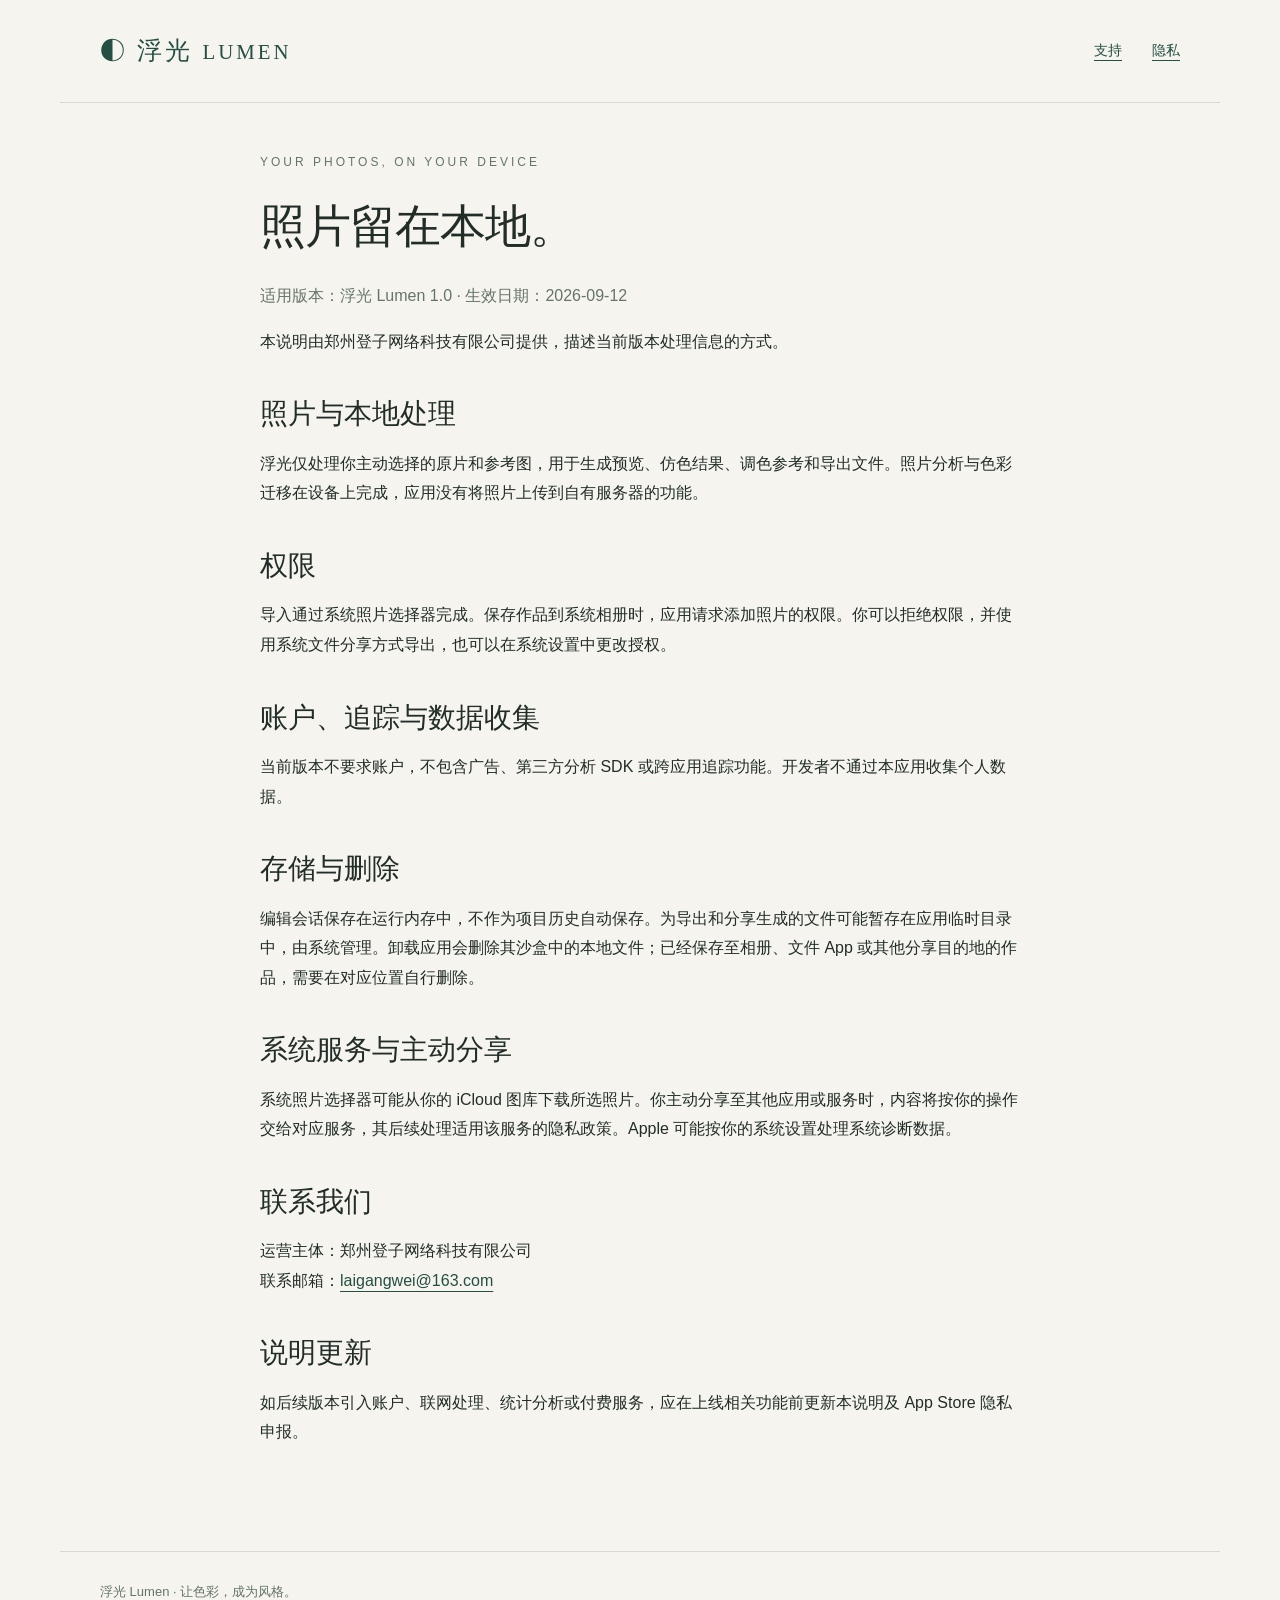
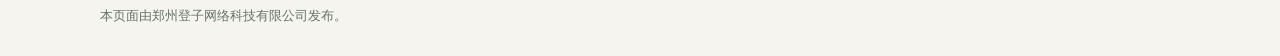
==== privacy.html @ 794c0627 "Add Lumen support and privacy pages" ====
<!doctype html><html lang="zh-Hans"><head><meta charset="utf-8"><meta name="viewport" content="width=device-width, initial-scale=1"><meta name="description" content="浮光 Lumen，简约的参考照片仿色工具。照片在本地处理，支持 iPhone 与 iPad。"><title>隐私说明 · 浮光 Lumen</title><link rel="stylesheet" href="style.css"></head><body><nav><a class="logo" href="index.html">◐ 浮光 <small>LUMEN</small></a><a href="support.html">支持</a><a href="privacy.html">隐私</a></nav><main><article><div class="eyebrow">Your photos, on your device</div><h1>照片留在本地。</h1><p class="muted">适用版本：浮光 Lumen 1.0 · 生效日期：2026-09-12</p><p>本说明由郑州登子网络科技有限公司提供，描述当前版本处理信息的方式。</p><h2>照片与本地处理</h2><p>浮光仅处理你主动选择的原片和参考图，用于生成预览、仿色结果、调色参考和导出文件。照片分析与色彩迁移在设备上完成，应用没有将照片上传到自有服务器的功能。</p><h2>权限</h2><p>导入通过系统照片选择器完成。保存作品到系统相册时，应用请求添加照片的权限。你可以拒绝权限，并使用系统文件分享方式导出，也可以在系统设置中更改授权。</p><h2>账户、追踪与数据收集</h2><p>当前版本不要求账户，不包含广告、第三方分析 SDK 或跨应用追踪功能。开发者不通过本应用收集个人数据。</p><h2>存储与删除</h2><p>编辑会话保存在运行内存中，不作为项目历史自动保存。为导出和分享生成的文件可能暂存在应用临时目录中，由系统管理。卸载应用会删除其沙盒中的本地文件；已经保存至相册、文件 App 或其他分享目的地的作品，需要在对应位置自行删除。</p><h2>系统服务与主动分享</h2><p>系统照片选择器可能从你的 iCloud 图库下载所选照片。你主动分享至其他应用或服务时，内容将按你的操作交给对应服务，其后续处理适用该服务的隐私政策。Apple 可能按你的系统设置处理系统诊断数据。</p><h2>联系我们</h2><p>运营主体：郑州登子网络科技有限公司<br>联系邮箱：<a href="mailto:laigangwei@163.com">laigangwei@163.com</a></p><h2>说明更新</h2><p>如后续版本引入账户、联网处理、统计分析或付费服务，应在上线相关功能前更新本说明及 App Store 隐私申报。</p></article></main><footer>浮光 Lumen · 让色彩，成为风格。<br>本页面由郑州登子网络科技有限公司发布。</footer></body></html>
---- style.css ----
:root{--bg:#f5f4ef;--ink:#222d27;--green:#254f43;--muted:#657568;--line:#d6dbd2}*{box-sizing:border-box}body{margin:0;background:var(--bg);color:var(--ink);font:16px/1.85 -apple-system,BlinkMacSystemFont,'PingFang SC',sans-serif}a{color:var(--green);text-underline-offset:5px}nav,main,footer{max-width:1160px;margin:auto;padding:28px 40px}nav{display:flex;align-items:center;gap:30px;border-bottom:1px solid var(--line)}nav .logo{font-family:serif;font-size:25px;letter-spacing:3px;text-decoration:none;margin-right:auto}nav a{font-size:14px}h1,h2{font-family:'Songti SC',serif;font-weight:400;line-height:1.3}h1{font-size:clamp(38px,5.5vw,70px);letter-spacing:-1px;margin:24px 0}h2{font-size:28px;margin:40px 0 14px}.eyebrow{text-transform:uppercase;letter-spacing:3px;font-size:12px;color:var(--muted)}.muted{color:var(--muted)}.hero{padding-top:60px;padding-bottom:55px}.hero p{max-width:680px}.hero img{width:100%;margin-top:38px;border-radius:18px}.grid{display:grid;grid-template-columns:repeat(3,1fr);gap:40px;padding:10px 0 65px}.grid p{font-size:15px;color:var(--muted)}article{max-width:760px;margin:auto;padding:20px 0 60px}article h1{font-size:46px}details{padding:24px 0;border-bottom:1px solid var(--line)}summary{cursor:pointer;font-size:19px}footer{border-top:1px solid var(--line);font-size:13px;color:var(--muted)}.draft{padding:13px 20px;border:1px solid var(--line);border-radius:8px;font-size:13px;color:var(--muted)}@media(max-width:650px){nav,main,footer{padding:24px}nav{gap:18px}.grid{grid-template-columns:1fr;gap:0}.hero{padding-top:32px}.hero img{min-height:260px;object-fit:cover}article h1{font-size:36px}}
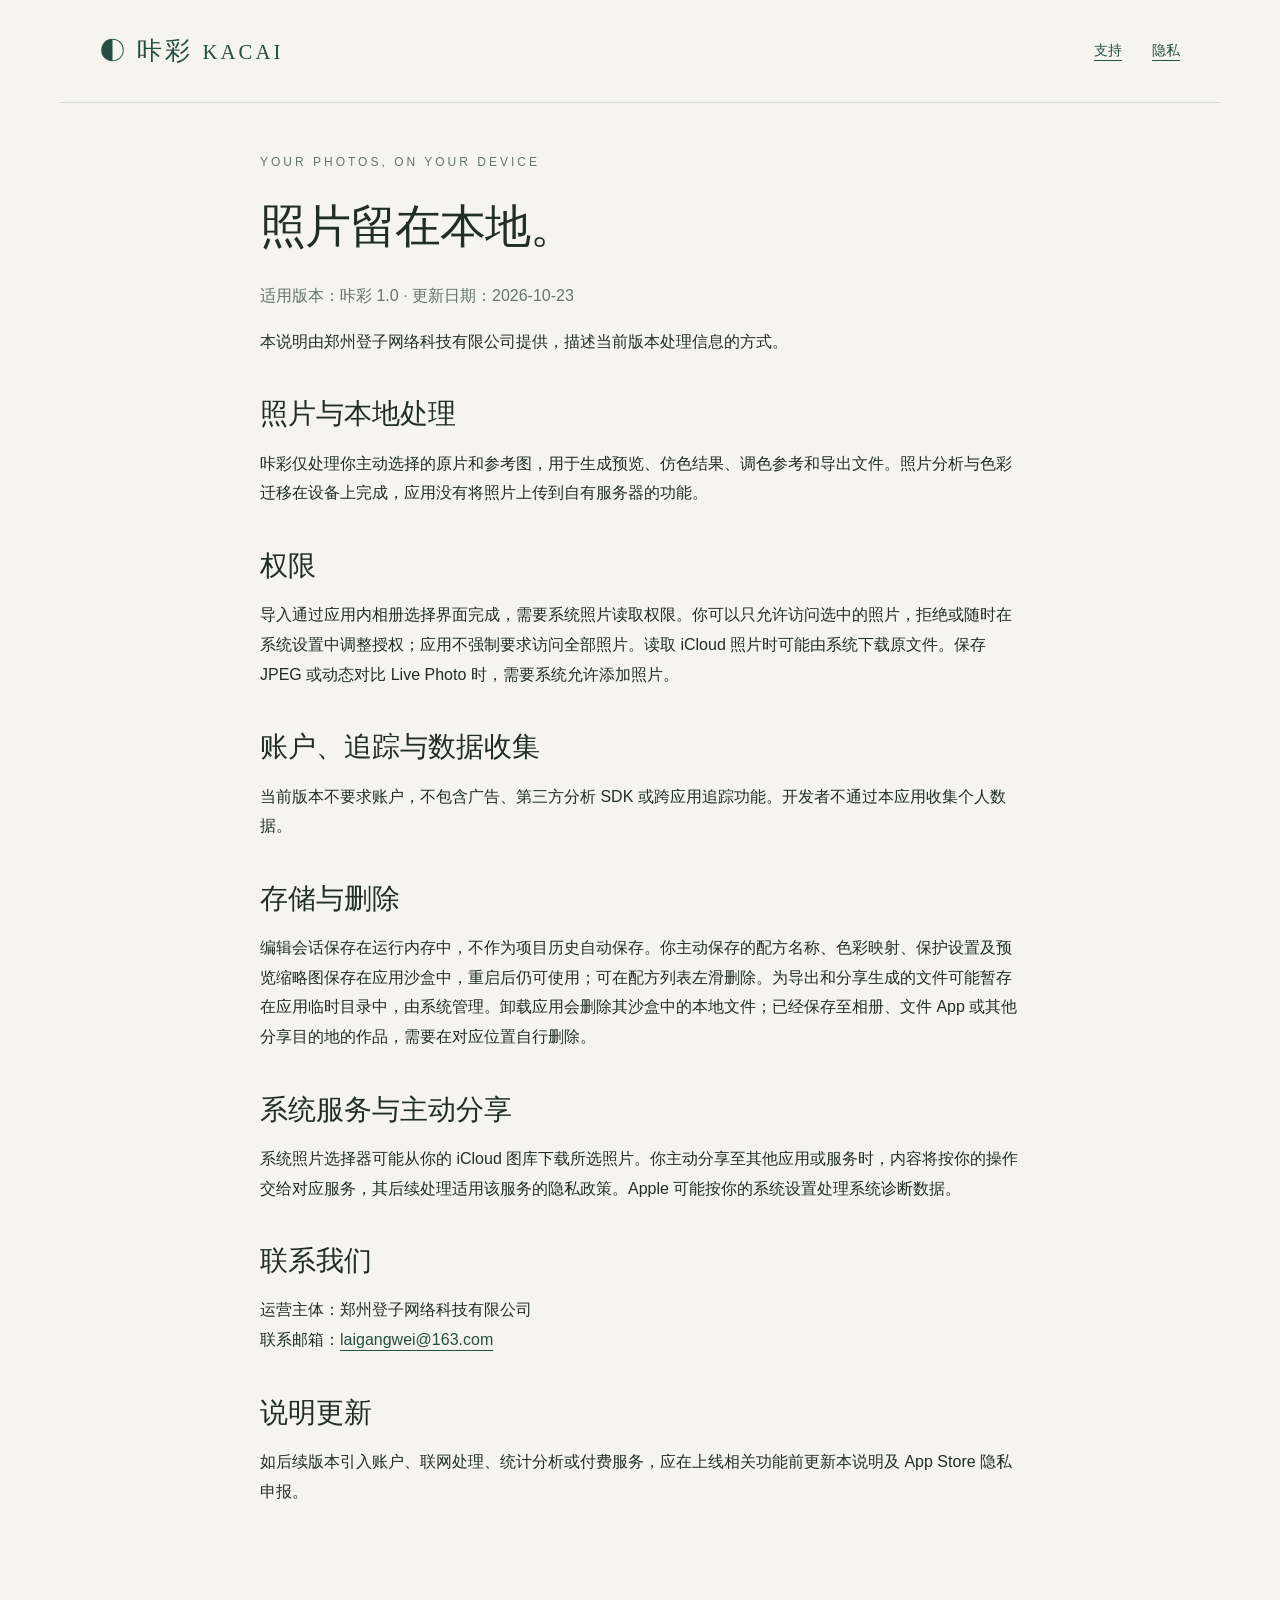
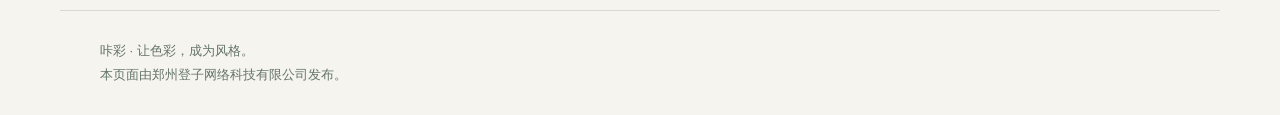
==== commit 124c27a2: "Update Kacai branding and current photo workflow" ====
--- a/privacy.html
+++ b/privacy.html
@@ -1 +1 @@
-<!doctype html><html lang="zh-Hans"><head><meta charset="utf-8"><meta name="viewport" content="width=device-width, initial-scale=1"><meta name="description" content="浮光 Lumen，简约的参考照片仿色工具。照片在本地处理，支持 iPhone 与 iPad。"><title>隐私说明 · 浮光 Lumen</title><link rel="stylesheet" href="style.css"></head><body><nav><a class="logo" href="index.html">◐ 浮光 <small>LUMEN</small></a><a href="support.html">支持</a><a href="privacy.html">隐私</a></nav><main><article><div class="eyebrow">Your photos, on your device</div><h1>照片留在本地。</h1><p class="muted">适用版本：浮光 Lumen 1.0 · 生效日期：2026-09-12</p><p>本说明由郑州登子网络科技有限公司提供，描述当前版本处理信息的方式。</p><h2>照片与本地处理</h2><p>浮光仅处理你主动选择的原片和参考图，用于生成预览、仿色结果、调色参考和导出文件。照片分析与色彩迁移在设备上完成，应用没有将照片上传到自有服务器的功能。</p><h2>权限</h2><p>导入通过系统照片选择器完成。保存作品到系统相册时，应用请求添加照片的权限。你可以拒绝权限，并使用系统文件分享方式导出，也可以在系统设置中更改授权。</p><h2>账户、追踪与数据收集</h2><p>当前版本不要求账户，不包含广告、第三方分析 SDK 或跨应用追踪功能。开发者不通过本应用收集个人数据。</p><h2>存储与删除</h2><p>编辑会话保存在运行内存中，不作为项目历史自动保存。为导出和分享生成的文件可能暂存在应用临时目录中，由系统管理。卸载应用会删除其沙盒中的本地文件；已经保存至相册、文件 App 或其他分享目的地的作品，需要在对应位置自行删除。</p><h2>系统服务与主动分享</h2><p>系统照片选择器可能从你的 iCloud 图库下载所选照片。你主动分享至其他应用或服务时，内容将按你的操作交给对应服务，其后续处理适用该服务的隐私政策。Apple 可能按你的系统设置处理系统诊断数据。</p><h2>联系我们</h2><p>运营主体：郑州登子网络科技有限公司<br>联系邮箱：<a href="mailto:laigangwei@163.com">laigangwei@163.com</a></p><h2>说明更新</h2><p>如后续版本引入账户、联网处理、统计分析或付费服务，应在上线相关功能前更新本说明及 App Store 隐私申报。</p></article></main><footer>浮光 Lumen · 让色彩，成为风格。<br>本页面由郑州登子网络科技有限公司发布。</footer></body></html>+<!doctype html><html lang="zh-Hans"><head><meta charset="utf-8"><meta name="viewport" content="width=device-width, initial-scale=1"><meta name="description" content="咔彩，简约的参考照片仿色工具。照片在本地处理，支持 iPhone 与 iPad。"><title>隐私说明 · 咔彩</title><link rel="stylesheet" href="style.css"></head><body><nav><a class="logo" href="index.html">◐ 咔彩 <small>KACAI</small></a><a href="support.html">支持</a><a href="privacy.html">隐私</a></nav><main><article><div class="eyebrow">Your photos, on your device</div><h1>照片留在本地。</h1><p class="muted">适用版本：咔彩 1.0 · 更新日期：2026-10-23</p><p>本说明由郑州登子网络科技有限公司提供，描述当前版本处理信息的方式。</p><h2>照片与本地处理</h2><p>咔彩仅处理你主动选择的原片和参考图，用于生成预览、仿色结果、调色参考和导出文件。照片分析与色彩迁移在设备上完成，应用没有将照片上传到自有服务器的功能。</p><h2>权限</h2><p>导入通过应用内相册选择界面完成，需要系统照片读取权限。你可以只允许访问选中的照片，拒绝或随时在系统设置中调整授权；应用不强制要求访问全部照片。读取 iCloud 照片时可能由系统下载原文件。保存 JPEG 或动态对比 Live Photo 时，需要系统允许添加照片。</p><h2>账户、追踪与数据收集</h2><p>当前版本不要求账户，不包含广告、第三方分析 SDK 或跨应用追踪功能。开发者不通过本应用收集个人数据。</p><h2>存储与删除</h2><p>编辑会话保存在运行内存中，不作为项目历史自动保存。你主动保存的配方名称、色彩映射、保护设置及预览缩略图保存在应用沙盒中，重启后仍可使用；可在配方列表左滑删除。为导出和分享生成的文件可能暂存在应用临时目录中，由系统管理。卸载应用会删除其沙盒中的本地文件；已经保存至相册、文件 App 或其他分享目的地的作品，需要在对应位置自行删除。</p><h2>系统服务与主动分享</h2><p>系统照片选择器可能从你的 iCloud 图库下载所选照片。你主动分享至其他应用或服务时，内容将按你的操作交给对应服务，其后续处理适用该服务的隐私政策。Apple 可能按你的系统设置处理系统诊断数据。</p><h2>联系我们</h2><p>运营主体：郑州登子网络科技有限公司<br>联系邮箱：<a href="mailto:laigangwei@163.com">laigangwei@163.com</a></p><h2>说明更新</h2><p>如后续版本引入账户、联网处理、统计分析或付费服务，应在上线相关功能前更新本说明及 App Store 隐私申报。</p></article></main><footer>咔彩 · 让色彩，成为风格。<br>本页面由郑州登子网络科技有限公司发布。</footer></body></html>
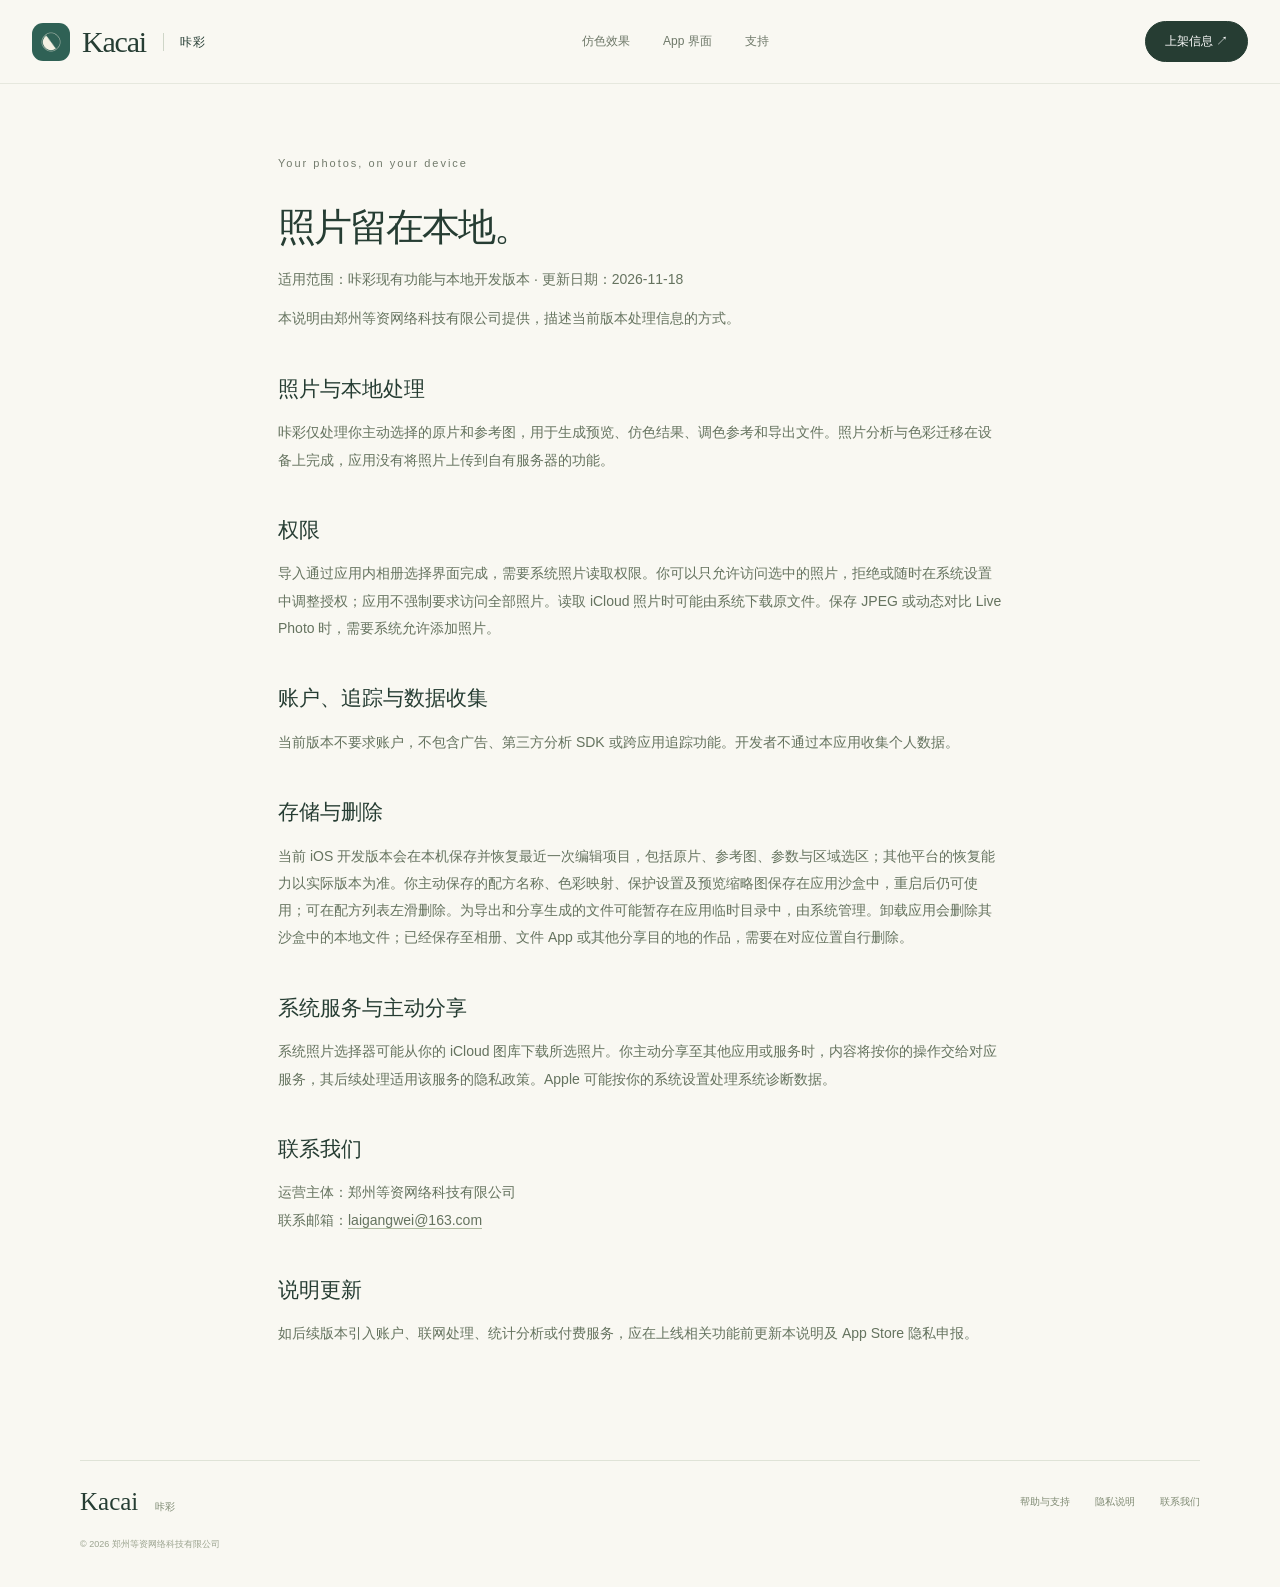
==== commit b8cd68ad: "重做咔彩产品网站并展示真实仿色效果与操作流程" ====
--- a/privacy.html
+++ b/privacy.html
@@ -1 +1 @@
-<!doctype html><html lang="zh-Hans"><head><meta charset="utf-8"><meta name="viewport" content="width=device-width, initial-scale=1"><meta name="description" content="咔彩，简约的参考照片仿色工具。照片在本地处理，支持 iPhone 与 iPad。"><title>隐私说明 · 咔彩</title><link rel="stylesheet" href="style.css"></head><body><nav><a class="logo" href="index.html">◐ 咔彩 <small>KACAI</small></a><a href="support.html">支持</a><a href="privacy.html">隐私</a></nav><main><article><div class="eyebrow">Your photos, on your device</div><h1>照片留在本地。</h1><p class="muted">适用版本：咔彩 1.0 · 更新日期：2026-10-23</p><p>本说明由郑州登子网络科技有限公司提供，描述当前版本处理信息的方式。</p><h2>照片与本地处理</h2><p>咔彩仅处理你主动选择的原片和参考图，用于生成预览、仿色结果、调色参考和导出文件。照片分析与色彩迁移在设备上完成，应用没有将照片上传到自有服务器的功能。</p><h2>权限</h2><p>导入通过应用内相册选择界面完成，需要系统照片读取权限。你可以只允许访问选中的照片，拒绝或随时在系统设置中调整授权；应用不强制要求访问全部照片。读取 iCloud 照片时可能由系统下载原文件。保存 JPEG 或动态对比 Live Photo 时，需要系统允许添加照片。</p><h2>账户、追踪与数据收集</h2><p>当前版本不要求账户，不包含广告、第三方分析 SDK 或跨应用追踪功能。开发者不通过本应用收集个人数据。</p><h2>存储与删除</h2><p>编辑会话保存在运行内存中，不作为项目历史自动保存。你主动保存的配方名称、色彩映射、保护设置及预览缩略图保存在应用沙盒中，重启后仍可使用；可在配方列表左滑删除。为导出和分享生成的文件可能暂存在应用临时目录中，由系统管理。卸载应用会删除其沙盒中的本地文件；已经保存至相册、文件 App 或其他分享目的地的作品，需要在对应位置自行删除。</p><h2>系统服务与主动分享</h2><p>系统照片选择器可能从你的 iCloud 图库下载所选照片。你主动分享至其他应用或服务时，内容将按你的操作交给对应服务，其后续处理适用该服务的隐私政策。Apple 可能按你的系统设置处理系统诊断数据。</p><h2>联系我们</h2><p>运营主体：郑州登子网络科技有限公司<br>联系邮箱：<a href="mailto:laigangwei@163.com">laigangwei@163.com</a></p><h2>说明更新</h2><p>如后续版本引入账户、联网处理、统计分析或付费服务，应在上线相关功能前更新本说明及 App Store 隐私申报。</p></article></main><footer>咔彩 · 让色彩，成为风格。<br>本页面由郑州登子网络科技有限公司发布。</footer></body></html>+<!doctype html><html lang="zh-Hans"><head><meta charset="utf-8"><meta name="viewport" content="width=device-width,initial-scale=1"><meta name="theme-color" content="#f9f8f2"><title>隐私说明 · 咔彩 Kacai</title><meta name="description" content="咔彩的本地照片处理、权限和存储说明。"><link rel="icon" href="assets/icon.png"><link rel="stylesheet" href="style.css?v=20261118"><script src="app.js?v=20261118" defer></script></head><body><a class="skip-link" href="#main">跳到正文</a><header class="site-header"><div class="header-inner"><a class="brand" href="index.html"><img src="assets/icon.png" alt="" width="38" height="38"><span class="brand-name">Kacai<span>咔彩</span></span></a><nav aria-label="页面导航"><a href="index.html#comparison">仿色效果</a><a href="index.html#experience">App 界面</a><a href="support.html">支持</a></nav><a class="button small" href="index.html#availability">上架信息 ↗</a></div></header><main id="main" class="policy-page"><div class="eyebrow">Your photos, on your device</div><h1>照片留在本地。</h1><p class="muted">适用范围：咔彩现有功能与本地开发版本 · 更新日期：2026-11-18</p><p>本说明由郑州等资网络科技有限公司提供，描述当前版本处理信息的方式。</p><h2>照片与本地处理</h2><p>咔彩仅处理你主动选择的原片和参考图，用于生成预览、仿色结果、调色参考和导出文件。照片分析与色彩迁移在设备上完成，应用没有将照片上传到自有服务器的功能。</p><h2>权限</h2><p>导入通过应用内相册选择界面完成，需要系统照片读取权限。你可以只允许访问选中的照片，拒绝或随时在系统设置中调整授权；应用不强制要求访问全部照片。读取 iCloud 照片时可能由系统下载原文件。保存 JPEG 或动态对比 Live Photo 时，需要系统允许添加照片。</p><h2>账户、追踪与数据收集</h2><p>当前版本不要求账户，不包含广告、第三方分析 SDK 或跨应用追踪功能。开发者不通过本应用收集个人数据。</p><h2>存储与删除</h2><p>当前 iOS 开发版本会在本机保存并恢复最近一次编辑项目，包括原片、参考图、参数与区域选区；其他平台的恢复能力以实际版本为准。你主动保存的配方名称、色彩映射、保护设置及预览缩略图保存在应用沙盒中，重启后仍可使用；可在配方列表左滑删除。为导出和分享生成的文件可能暂存在应用临时目录中，由系统管理。卸载应用会删除其沙盒中的本地文件；已经保存至相册、文件 App 或其他分享目的地的作品，需要在对应位置自行删除。</p><h2>系统服务与主动分享</h2><p>系统照片选择器可能从你的 iCloud 图库下载所选照片。你主动分享至其他应用或服务时，内容将按你的操作交给对应服务，其后续处理适用该服务的隐私政策。Apple 可能按你的系统设置处理系统诊断数据。</p><h2>联系我们</h2><p>运营主体：郑州等资网络科技有限公司<br>联系邮箱：<a href="mailto:laigangwei@163.com">laigangwei@163.com</a></p><h2>说明更新</h2><p>如后续版本引入账户、联网处理、统计分析或付费服务，应在上线相关功能前更新本说明及 App Store 隐私申报。</p></main><footer class="site-footer wrap"><a class="footer-brand" href="index.html">Kacai <span>咔彩</span></a><nav aria-label="页脚"><a href="support.html">帮助与支持</a><a href="privacy.html">隐私说明</a><a href="mailto:laigangwei@163.com">联系我们</a></nav><p>© 2026 郑州等资网络科技有限公司</p></footer></body></html>
--- a/style.css
+++ b/style.css
@@ -1 +1,19 @@
-:root{--bg:#f5f4ef;--ink:#222d27;--green:#254f43;--muted:#657568;--line:#d6dbd2}*{box-sizing:border-box}body{margin:0;background:var(--bg);color:var(--ink);font:16px/1.85 -apple-system,BlinkMacSystemFont,'PingFang SC',sans-serif}a{color:var(--green);text-underline-offset:5px}nav,main,footer{max-width:1160px;margin:auto;padding:28px 40px}nav{display:flex;align-items:center;gap:30px;border-bottom:1px solid var(--line)}nav .logo{font-family:serif;font-size:25px;letter-spacing:3px;text-decoration:none;margin-right:auto}nav a{font-size:14px}h1,h2{font-family:'Songti SC',serif;font-weight:400;line-height:1.3}h1{font-size:clamp(38px,5.5vw,70px);letter-spacing:-1px;margin:24px 0}h2{font-size:28px;margin:40px 0 14px}.eyebrow{text-transform:uppercase;letter-spacing:3px;font-size:12px;color:var(--muted)}.muted{color:var(--muted)}.hero{padding-top:60px;padding-bottom:55px}.hero p{max-width:680px}.hero img{width:100%;margin-top:38px;border-radius:18px}.grid{display:grid;grid-template-columns:repeat(3,1fr);gap:40px;padding:10px 0 65px}.grid p{font-size:15px;color:var(--muted)}article{max-width:760px;margin:auto;padding:20px 0 60px}article h1{font-size:46px}details{padding:24px 0;border-bottom:1px solid var(--line)}summary{cursor:pointer;font-size:19px}footer{border-top:1px solid var(--line);font-size:13px;color:var(--muted)}.draft{padding:13px 20px;border:1px solid var(--line);border-radius:8px;font-size:13px;color:var(--muted)}@media(max-width:650px){nav,main,footer{padding:24px}nav{gap:18px}.grid{grid-template-columns:1fr;gap:0}.hero{padding-top:32px}.hero img{min-height:260px;object-fit:cover}article h1{font-size:36px}}
+:root{color-scheme:light;--paper:#f9f8f2;--ink:#263d33;--muted:#727b6c;--sage:#e8ecdf;--line:#dfe3d7;--gold:#b2a078;font-family:-apple-system,BlinkMacSystemFont,"PingFang SC","Microsoft YaHei",sans-serif;font-synthesis:none}
+*{box-sizing:border-box}html{scroll-behavior:smooth;scroll-padding-top:100px}body{margin:0;background:var(--paper);color:var(--ink);font-size:15px;line-height:1.8}a{color:inherit;text-decoration:none}button{font:inherit;color:inherit;cursor:pointer}img{display:block;max-width:100%}button,a,summary{-webkit-tap-highlight-color:transparent}button:focus-visible,a:focus-visible,summary:focus-visible{outline:3px solid #929f78;outline-offset:5px}p,h1,h2,h3,figure{margin:0}button{touch-action:manipulation}::selection{background:#d7dfc5}.wrap{width:min(1120px,calc(100% - 80px));margin-inline:auto}.section{padding:110px 0}.eyebrow{font-size:11px;font-weight:500;letter-spacing:2px;color:var(--muted)}h1,h2,h3{font-weight:570}h1,h2{letter-spacing:-2px;line-height:1.22}h2{font-size:52px}h3{line-height:1.5;letter-spacing:-.5px}.skip-link{position:fixed;top:-100px;left:20px;padding:10px 20px;background:#fff;z-index:10}.skip-link:focus{top:10px}.button{display:inline-flex;align-items:center;justify-content:center;gap:24px;padding:13px 25px;background:var(--ink);color:#fff;border:1px solid var(--ink);border-radius:40px;font-size:13px;line-height:1.7;transition:background .2s,transform .2s}.button:hover{background:#45624c;transform:translateY(-2px)}.button.small{font-size:12px;padding:9px 19px;gap:15px}.text-link{display:inline-flex;align-items:center;gap:20px;border-bottom:1px solid #b6c0ab;padding-bottom:4px;font-size:13px}.text-link:hover{color:#637953}.availability{color:var(--muted);font-size:11px;letter-spacing:.3px}
+.site-header{position:sticky;top:0;z-index:5;background:rgba(249,248,242,.92);backdrop-filter:blur(20px);border-bottom:1px solid #e6e8de}.header-inner{width:min(1280px,calc(100% - 64px));height:83px;margin:auto;display:flex;align-items:center;justify-content:space-between;gap:24px}.brand{display:flex;gap:12px;align-items:center}.brand img{width:38px;height:38px;border-radius:11px}.brand-name{font:30px/1 Georgia,"Times New Roman",serif;letter-spacing:-1.2px;display:flex;align-items:center;gap:17px}.brand-name>span{font:12px/1.5 -apple-system,"PingFang SC",sans-serif;letter-spacing:1px;padding-left:16px;border-left:1px solid #cfd6c8}.site-header nav{display:flex;gap:33px;font-size:12px;color:#6e7868}.site-header nav a:hover{color:var(--ink)}
+.hero{position:relative;overflow:hidden;background:radial-gradient(ellipse at 82% 20%,#e7eddd 0,transparent 53%),radial-gradient(ellipse at 26% 50%,#fbf8e9 0,transparent 63%)}.hero-grid{display:grid;grid-template-columns:1.03fr 1fr;align-items:center;gap:25px;padding-top:65px;padding-bottom:55px}.hero h1{font-size:clamp(48px,5.25vw,70px);margin:28px 0 29px;line-height:1.25}.hero-description{font-size:15px;line-height:2;color:#6e7867}.hero-actions{display:flex;gap:26px;align-items:center;margin-top:32px;flex-wrap:wrap}.hero-copy>.availability{margin-top:17px}.hero-notes{display:flex;gap:21px;margin-top:40px;font-size:11px;color:#78836f}.hero-notes span:before{content:'·';margin-right:7px}.hero-visual{position:relative;min-height:655px;margin-right:-10px}.hero-halo{position:absolute;width:475px;height:475px;border:1px solid #dbe2cf;border-radius:50%;left:15px;top:80px;background:radial-gradient(circle,#dce4cc88,transparent 70%)}.hero-halo:before{content:'';position:absolute;inset:28px;border:1px solid #dfe5d6;border-radius:50%}.phone{display:block;border:6px solid #252b24;border-radius:30px;background:#0b0e0b;box-shadow:0 25px 45px #263b3326,0 3px 6px #263b3317;transition:transform .25s}.phone:hover{transform:translateY(-4px)}.phone img{width:100%;height:auto;border-radius:23px}.hero-camera{position:absolute;width:262px;right:9px;top:0;z-index:2}.hero-roll{position:absolute;width:200px;left:13px;top:131px;transform:rotate(-5deg);z-index:1}.hero-visual figcaption{font-size:11px;color:#6a7760;margin-top:15px;text-align:center}.hero-camera figcaption{margin-top:18px}.screen-note{position:absolute;font-size:10px;letter-spacing:.5px;color:#8c9582;bottom:0;left:0;right:0;text-align:center}.hero-bottom{border-top:1px solid #dbe0d0;display:flex;align-items:center;gap:38px;font-size:11px;color:#7b856f;padding-top:22px;padding-bottom:24px}.hero-bottom a{margin-left:auto;display:flex;gap:20px}
+.moment-section{padding:90px 0 10px}.moment{position:relative;overflow:hidden;border-radius:22px;background:#e3e7db}.moment>img{width:100%;height:auto}.moment-copy{position:absolute;top:50px;left:52px;color:#344739}.moment-copy .eyebrow{font-size:9px;letter-spacing:1.5px;color:#69715d}.moment-copy h2{font-size:45px;margin:18px 0 20px}.moment-copy>p:last-child{font-size:12px;line-height:1.9}.moment figcaption{position:absolute;bottom:0;left:0;right:0;display:flex;justify-content:space-between;padding:18px 25px;background:linear-gradient(transparent,#1a302c66);color:#fff;font-size:9px;letter-spacing:1px}.section-heading>h2{margin:20px 0 25px}.section-heading>p:last-child{color:var(--muted);font-size:14px;line-height:2}.centered{text-align:center}.step-tabs{display:flex;justify-content:center;gap:9px;margin:44px 0 35px}.step-tabs button{background:transparent;border:1px solid var(--line);border-radius:30px;padding:10px 23px;font-size:12px;color:#78836f;white-space:nowrap}.step-tabs button[aria-selected="true"]{background:var(--ink);color:white;border-color:var(--ink)}.step-panel{display:grid;grid-template-columns:1fr 1fr;gap:85px;align-items:center;padding:60px 85px;border:1px solid var(--line);border-radius:24px;background:linear-gradient(120deg,#e9eddf99,#fbfaf580)}.step-visual{display:flex;flex-direction:column;align-items:center}.walkthrough{width:246px}.step-visual figcaption{font-size:10px;color:#86917b;margin-top:20px;text-align:center}.step-number{font-size:10px;letter-spacing:2px;color:#899679}.step-copy h3{font-size:30px;line-height:1.5;margin:21px 0}.step-copy>p:not(.step-path){font-size:14px;line-height:2;color:#77816e}.step-copy ul{list-style:none;margin:23px 0;padding:0;color:#6e7967;font-size:12px;line-height:1.9}.step-copy li{position:relative;padding-left:19px;margin-bottom:12px}.step-copy li:before{content:'↗';position:absolute;left:0;color:#9d9d76}.step-path{font-size:10px;color:#8e9785;line-height:1.8;padding-top:17px;border-top:1px solid #dce2d2;margin-top:23px;margin-bottom:26px}.step-copy .text-link{font-size:11px}
+.films{padding-top:60px;background:linear-gradient(180deg,transparent,#edf0e7aa)}.film-studio{display:grid;grid-template-columns:1fr 255px;gap:45px;margin-top:48px;align-items:start}.film-figure{padding:18px;background:#fffef9;border:1px solid var(--line);border-radius:16px;box-shadow:0 12px 32px #66725b08}.film-figure img{width:100%;height:auto;aspect-ratio:1536/1024;object-fit:contain;background:#f2f1eb}.film-figure figcaption{display:flex;justify-content:space-between;font-size:9px;letter-spacing:1px;color:#7a8471;padding-top:15px}.film-controls>.eyebrow{font-size:9px;letter-spacing:2px;margin-bottom:12px}.film-buttons{display:grid;grid-template-columns:1fr 1fr;gap:8px}.film-buttons button{background:#fff8;border:1px solid #dfe4d7;border-radius:9px;display:flex;align-items:center;text-align:left;gap:9px;padding:14px 11px;position:relative;font-size:13px}.film-buttons button[aria-pressed="true"]{border-color:#657954;background:#e1e8d5}.film-buttons small{display:block;font-size:6px;letter-spacing:.5px;color:#8a927d;white-space:nowrap;margin-top:2px}.swatch{width:14px;height:27px;border-radius:20px;flex-shrink:0}.cyan{background:linear-gradient(#6c887b,#d1d8bd)}.daylight{background:linear-gradient(#81a09a,#e6ce8a)}.cinema{background:linear-gradient(#3a5a51,#919d8e)}.amber{background:linear-gradient(#a78b58,#dec7a0)}.faded{background:linear-gradient(#a3aa8b,#ddd8c1)}.monochrome{background:linear-gradient(#363c36,#d6d6cc)}.film-order{display:none}.film-detail{font-size:12px;line-height:1.9;color:#718067;margin-top:19px;min-height:48px}.original-button{border:0;border-bottom:1px solid #b4c0a8;border-radius:0;padding:4px 0;background:transparent;font-size:10px;margin-top:12px}.original-button span{margin-left:12px}.original-button[aria-pressed="true"]{color:#263d33;font-weight:650}.image-note{text-align:center;color:#919a86;font-size:10px;margin-top:23px}
+.essentials{background:#293d32;color:#f1f0e4}.essentials .eyebrow{color:#a6b39a}.essentials-grid{display:grid;grid-template-columns:repeat(3,1fr);gap:45px;margin-top:60px}.essentials-grid article{border-top:1px solid #5c6d57;padding-top:26px}.feature-mark{display:block;font-size:39px;line-height:1.2;color:#c2c6a4;margin-bottom:24px;font-family:Georgia,serif}.essentials-grid .eyebrow{font-size:8px;letter-spacing:1.4px}.essentials h3{font-size:21px;margin:18px 0}.essentials article>p:not(.eyebrow){font-size:12px;color:#bac4af;line-height:2}.essentials article>p.feature-note{font-size:10px;color:#95a48a;margin-top:20px}.support-grid{display:grid;grid-template-columns:1fr 1fr;gap:95px}.support h2{margin:22px 0 28px}.support p{font-size:13px;color:var(--muted);line-height:2}.support .eyebrow{font-size:10px}.contact-email{display:inline-flex;gap:30px;align-items:center;font-size:19px;border-bottom:1px solid #c1cab6;padding-bottom:5px;margin-top:30px}.support p.support-brand{font-size:10px;color:#909986;margin-top:21px}.faq details{border-top:1px solid var(--line);padding:23px 0}.faq details:last-child{border-bottom:1px solid var(--line)}.faq summary{font-size:14px;cursor:pointer;list-style:none;display:flex;align-items:center;justify-content:space-between;gap:20px}.faq summary::-webkit-details-marker{display:none}.faq summary:after{content:'+';font-size:19px;color:#95a183;font-weight:300}.faq details[open] summary:after{content:'−'}.faq details p{font-size:12px;line-height:1.95;margin-top:16px}.faq details a{font-size:11px;border-bottom:1px solid #aebba0;display:inline-block;margin-top:12px}.download-section{padding:100px 0;background:radial-gradient(ellipse at 50% 70%,#dce6c6 0,#eaf0df 36%,#f4f5e9 75%);text-align:center}.download-icon{border-radius:23px;box-shadow:0 12px 30px #33463013;margin:0 auto 33px;width:82px;height:82px}.download-inner h2{font-size:57px;line-height:1.3;margin:22px 0}.download-inner>p:not(.eyebrow){font-size:14px;color:#7b866f}.download-inner .button{margin-top:30px}.download-inner>.availability{display:block;margin-top:17px}.privacy-summary{padding-top:50px;padding-bottom:45px;display:grid;grid-template-columns:180px 1fr;gap:12px 35px}.privacy-summary h2{font-size:15px;line-height:1.9;letter-spacing:0}.privacy-summary p{font-size:11px;line-height:1.9;color:#86917b}.privacy-summary .text-link{grid-column:2;width:fit-content;font-size:10px}.site-footer{border-top:1px solid var(--line);padding-top:27px;padding-bottom:35px;display:flex;align-items:center;gap:35px;flex-wrap:wrap}.footer-brand{font:25px Georgia,serif}.footer-brand span{font:10px -apple-system,"PingFang SC",sans-serif;margin-left:10px;color:#7d8972}.site-footer nav{display:flex;gap:25px;font-size:10px;color:#7f8a73;margin-left:auto}.site-footer>p{font-size:9px;color:#9ba38f;width:100%;margin-top:-15px}.image-dialog{border:1px solid #4e5d47;border-radius:16px;background:#f5f4e9;color:var(--ink);padding:15px;max-width:95vw;max-height:94vh;overflow:auto}.image-dialog::backdrop{background:#14231bd9;backdrop-filter:blur(8px)}.dialog-toolbar{display:flex;justify-content:space-between;align-items:center;gap:30px;margin-bottom:12px;font-size:11px}.dialog-toolbar button{border:0;border-radius:22px;background:#e3e9d9;padding:8px 15px;font-size:11px}.dialog-toolbar button span{font-size:16px;margin-left:10px}.image-dialog>img{max-height:calc(90vh - 70px);max-width:85vw;width:auto;height:auto;object-fit:contain;margin:auto;border-radius:5px}
+.policy-page{max-width:780px;margin:auto;padding:70px 28px 100px}.policy-page h1{font-size:38px;margin:30px 0 16px}.policy-page h2{font-size:21px;letter-spacing:0;line-height:1.5;margin:40px 0 15px}.policy-page h3{font-size:16px;margin:25px 0 10px}.policy-page p,.policy-page li{font-size:14px;color:#65735f;line-height:1.95;margin-bottom:12px}.policy-page ul{padding-left:22px}.policy-page a{border-bottom:1px solid #aebba0;overflow-wrap:anywhere}.policy-page .policy-meta{font-size:12px;color:#8c967f}.policy-callout{padding:20px;background:#e9eedd;border-radius:10px;margin:30px 0}.policy-page hr{border:0;border-top:1px solid var(--line);margin:50px 0}.policy-page .back-link{font-size:12px}
+@media(min-width:1400px){.hero-grid{gap:60px}.hero-camera{right:18px}.hero-roll{left:18px}}
+@media(max-width:1050px){.wrap{width:calc(100% - 64px)}h2{font-size:46px}.hero-grid{gap:15px}.hero h1{font-size:52px}.hero-visual{min-height:590px}.hero-camera{width:229px;right:0;top:15px}.hero-roll{width:172px;left:0;top:140px}.hero-halo{width:380px;height:380px;left:0;top:100px}.hero-actions{gap:18px}.hero-description{font-size:13px}.hero-actions .button{font-size:12px;padding:12px 20px}.hero-actions .text-link{font-size:11px}.hero-bottom{gap:27px}.step-panel{padding:48px;gap:50px}.walkthrough{width:230px}.step-copy h3{font-size:27px}.film-studio{gap:30px;grid-template-columns:1fr 240px}.film-buttons button{padding:12px 8px;gap:7px}.essentials-grid{gap:30px}.essentials h3{font-size:19px}.support-grid{gap:50px}.contact-email{font-size:17px}.moment-copy{top:35px;left:40px}.moment-copy h2{font-size:40px}}
+@media(max-width:760px){html{scroll-padding-top:75px}.wrap{width:calc(100% - 40px)}.section{padding:75px 0}.header-inner{width:calc(100% - 36px);height:69px;gap:15px}.brand{gap:8px}.brand img{width:31px;height:31px;border-radius:9px}.brand-name{font-size:26px}.brand-name>span{display:none}.site-header nav{gap:22px;font-size:11px}.site-header nav a:nth-child(2){display:none}.button.small{padding:8px 14px;gap:10px;font-size:10px}.hero-grid{grid-template-columns:minmax(0,1fr);padding-top:50px;padding-bottom:27px;gap:35px}.hero-copy{text-align:center}.hero .eyebrow{font-size:9px}.hero h1{font-size:clamp(39px,12.5vw,53px);letter-spacing:-2px;margin:25px 0}.hero-description{font-size:13px;line-height:1.95}.hero-actions{justify-content:center;gap:20px;margin-top:25px}.hero-notes{justify-content:center;margin-top:25px;font-size:10px}.hero-visual{width:100%;max-width:385px;min-width:0;min-height:570px;margin:0 auto}.hero-camera{width:229px;top:0;right:8px}.hero-roll{width:169px;top:116px;left:0}.hero-halo{width:350px;height:350px;top:70px;left:10px}.screen-note{font-size:9px}.hero-bottom{justify-content:center;gap:16px;font-size:8px;padding:17px 0}.hero-bottom a{display:none}.moment-section{padding:55px 0 0}.moment-copy{top:23px;left:24px}.moment-copy .eyebrow{font-size:6px;letter-spacing:1px}.moment-copy h2{font-size:30px;margin:10px 0}.moment-copy>p:last-child{font-size:9px}.moment{border-radius:14px}.moment figcaption{font-size:7px;padding:12px 15px;letter-spacing:.5px}.section-heading>h2{font-size:40px;margin:17px 0 22px}.section-heading>p:last-child{font-size:12px}.step-tabs{gap:6px;margin:32px 0 23px;flex-wrap:wrap}.step-tabs button{padding:8px 17px;font-size:10px}.step-panel{grid-template-columns:1fr;gap:40px;padding:35px 25px;border-radius:18px}.step-visual{grid-row:2}.walkthrough{width:236px}.step-copy{max-width:400px;margin:auto}.step-copy h3{font-size:29px;margin:15px 0}.step-copy>p:not(.step-path){font-size:12px}.step-copy ul{font-size:11px}.step-copy li{margin-bottom:9px}.step-path{margin-top:18px;margin-bottom:20px;font-size:9px}.step-visual figcaption{font-size:9px}.films{padding-top:25px}.film-studio{grid-template-columns:1fr;gap:25px;margin-top:30px}.film-figure{padding:12px;border-radius:11px}.film-figure figcaption{font-size:8px;padding-top:12px}.film-controls>.eyebrow{display:none}.film-buttons{grid-template-columns:repeat(3,1fr);gap:7px}.film-buttons button{padding:11px 10px;gap:10px}.film-buttons small{font-size:6px}.film-detail{margin-top:15px;min-height:0;font-size:11px}.original-button{margin-top:7px}.image-note{font-size:8px;line-height:1.8;margin-top:19px}.essentials .section-heading>h2{font-size:40px}.essentials-grid{grid-template-columns:1fr;gap:35px;margin-top:40px}.essentials-grid article{padding-top:22px}.feature-mark{font-size:35px;margin-bottom:15px}.essentials h3{font-size:22px;margin:14px 0}.essentials article>p:not(.eyebrow){font-size:12px}.essentials article>p.feature-note{font-size:9px;margin-top:15px}.support-grid{grid-template-columns:1fr;gap:45px}.support h2{font-size:40px}.support p{font-size:12px}.contact-email{font-size:18px;margin-top:24px}.faq details{padding:20px 0}.faq summary{font-size:13px}.download-section{padding:75px 0}.download-inner h2{font-size:47px}.download-inner .eyebrow{font-size:8px}.download-icon{width:70px;height:70px;border-radius:20px}.download-inner>p:not(.eyebrow){font-size:12px}.privacy-summary{grid-template-columns:1fr;padding-top:35px;padding-bottom:30px;gap:12px}.privacy-summary .text-link{grid-column:1}.privacy-summary h2{font-size:14px}.privacy-summary p{font-size:10px}.site-footer{gap:25px;padding-top:25px;padding-bottom:25px}.site-footer nav{gap:16px;font-size:9px}.site-footer>p{font-size:8px;margin-top:-10px}.footer-brand{font-size:23px}.footer-brand span{display:none}.policy-page{padding:45px 23px 70px}.policy-page h1{font-size:30px}.policy-page h2{font-size:19px}.policy-page p,.policy-page li{font-size:13px}}
+@media(max-width:380px){.site-header nav a:first-child{display:none}.hero h1{font-size:clamp(39px,12.5vw,46px)}.hero-visual{min-height:510px}.hero-camera{width:202px;right:0}.hero-roll{width:148px;left:0;top:105px}.hero-halo{width:285px;height:285px;left:0}.hero-actions{gap:16px}.hero-actions .button{font-size:11px;gap:13px}.hero-actions .text-link{font-size:10px}.hero-bottom{gap:11px;font-size:7px}.moment-copy{top:16px;left:17px}.moment-copy h2{font-size:25px}.moment-copy>p:last-child{font-size:8px}.moment-copy .eyebrow{font-size:5px}.moment figcaption{font-size:6px}.film-buttons button{gap:7px;padding:10px 8px}.film-buttons small{font-size:5px}.film-buttons button{font-size:12px}.swatch{width:11px;height:23px}.step-tabs button{padding:8px 13px}.section-heading>h2,.support h2{font-size:36px}.step-copy h3{font-size:26px}.contact-email{font-size:16px}.hero-notes{gap:15px}.privacy-summary .text-link{font-size:9px}}
+@media(prefers-reduced-motion:reduce){html{scroll-behavior:auto}*,*:before,*:after{transition:none!important;animation:none!important}}
+
+.privacy-inline{grid-column:1/-1;border-top:1px solid var(--line);padding-top:20px;margin-top:15px}.privacy-inline>summary{font-size:11px;cursor:pointer;color:#65745b}.privacy-inline .policy-content{padding:10px 0 20px;max-width:850px}.privacy-inline h2{margin:20px 0 15px;font-size:20px}.privacy-inline h3{font-size:15px;margin:25px 0 12px}.privacy-inline .policy-content p,.privacy-inline li{font-size:12px;line-height:1.95;color:#65735f;margin:0 0 12px}.privacy-inline ul{padding-left:20px}.privacy-inline a{border-bottom:1px solid #adb99f;overflow-wrap:anywhere}
+/* Kacai: photo-first presentation within the shared product family. */
+.hero-board{min-width:0;padding:25px 0}.hero-grid{gap:55px;padding-top:65px;padding-bottom:65px}.hero h1{font-size:58px}.result-print{padding:14px;background:#fffdf5;box-shadow:0 20px 50px #334d3217;transform:rotate(2deg);border:1px solid #dedfce;border-radius:8px}.result-print img{width:100%;height:auto}.result-print figcaption{display:flex;justify-content:space-between;font-size:8px;letter-spacing:1px;color:#8b927e;padding-top:15px}.photo-pair{display:grid;grid-template-columns:1fr 28px 1fr;gap:14px;align-items:center;margin:25px 24px 0}.photo-pair img{width:100%;height:auto;border:6px solid #fffdf7;box-shadow:0 5px 16px #263d3311}.photo-pair>span{text-align:center;color:#adb399}.photo-pair figcaption{font-size:9px;color:#8b957d;margin-top:9px;text-align:center}.hero-copy{min-width:0}.compare-layout{display:grid;grid-template-columns:minmax(0,1fr) 220px;gap:35px;margin-top:45px;align-items:start}.compare-stage{position:relative;border-radius:14px;overflow:hidden;background:#e8eadf}.compare-result{width:100%;height:auto}.compare-original{position:absolute;inset:0;clip-path:inset(0 calc(100% - var(--split)) 0 0)}.compare-original img{width:100%;height:100%;object-fit:contain}.compare-divider{position:absolute;top:0;bottom:0;width:2px;left:var(--split);background:#fff;pointer-events:none}.compare-divider span{position:absolute;top:50%;left:50%;transform:translate(-50%,-50%);display:grid;place-items:center;background:#fff;color:#263d33;width:36px;height:36px;border-radius:50%;box-shadow:0 2px 15px #0003}.compare-label{position:absolute;top:15px;background:#263d336b;color:white;font-size:10px;border-radius:25px;padding:3px 12px}.before-label{left:15px}.after-label{right:15px}.range-heading{display:flex;justify-content:space-between;gap:15px;font-size:10px;color:#8b947f;margin:18px 0 10px}#compare-range{width:100%;accent-color:#526d4b;cursor:ew-resize;min-height:30px}.reference-card{padding:15px;background:#eeefe5;border-radius:12px}.reference-card img{width:100%;height:auto;border-radius:6px}.reference-card .eyebrow{font-size:8px;margin-top:22px}.reference-card h3{font-size:20px;margin:15px 0}.reference-card>p:not(.eyebrow){font-size:11px;line-height:2;color:#7e8873}.reference-card small{display:block;font-size:9px;color:#939a86;margin-top:20px}.section-text{color:#7a856f;font-size:14px;line-height:2;margin:25px 0}.support-grid h2{margin-top:22px}.platform-note{font-size:11px!important;margin-top:12px}.download-help{display:block;font-size:11px;margin-top:20px;color:#7e8a70}.hero-bottom a{white-space:nowrap}.experience{background:linear-gradient(#f0f2e866,transparent)}
+@media(max-width:1050px){.hero-grid{gap:30px}.hero h1{font-size:46px}.compare-layout{grid-template-columns:minmax(0,1fr) 195px;gap:25px}}
+@media(max-width:760px){.hero-grid{grid-template-columns:minmax(0,1fr);gap:25px;padding-top:48px;padding-bottom:30px}.hero h1{font-size:clamp(35px,10.9vw,52px)}.hero-board{max-width:500px;margin:auto;width:100%;padding:10px 6px 20px}.hero-notes{flex-wrap:wrap;gap:15px}.result-print{padding:10px}.result-print figcaption{font-size:7px;letter-spacing:.3px}.photo-pair{margin:20px 12px 0;gap:8px;grid-template-columns:1fr 20px 1fr}.photo-pair figcaption{font-size:8px}.compare-layout{grid-template-columns:minmax(0,1fr);gap:25px;margin-top:30px}.reference-card{display:grid;grid-template-columns:110px minmax(0,1fr);gap:8px 18px}.reference-card img{grid-row:1/4;align-self:center}.reference-card .eyebrow{margin-top:0}.reference-card h3{font-size:18px;margin:0}.reference-card>p:not(.eyebrow){font-size:10px}.reference-card small{grid-column:1/-1;margin-top:5px}.range-heading{font-size:9px}.section-text{font-size:12px}.step-tabs button{padding-inline:15px}.hero .hero-description{font-size:12px}.hero-actions .button{font-size:12px}.download-inner>p{line-height:2}.platform-note{font-size:10px!important}}
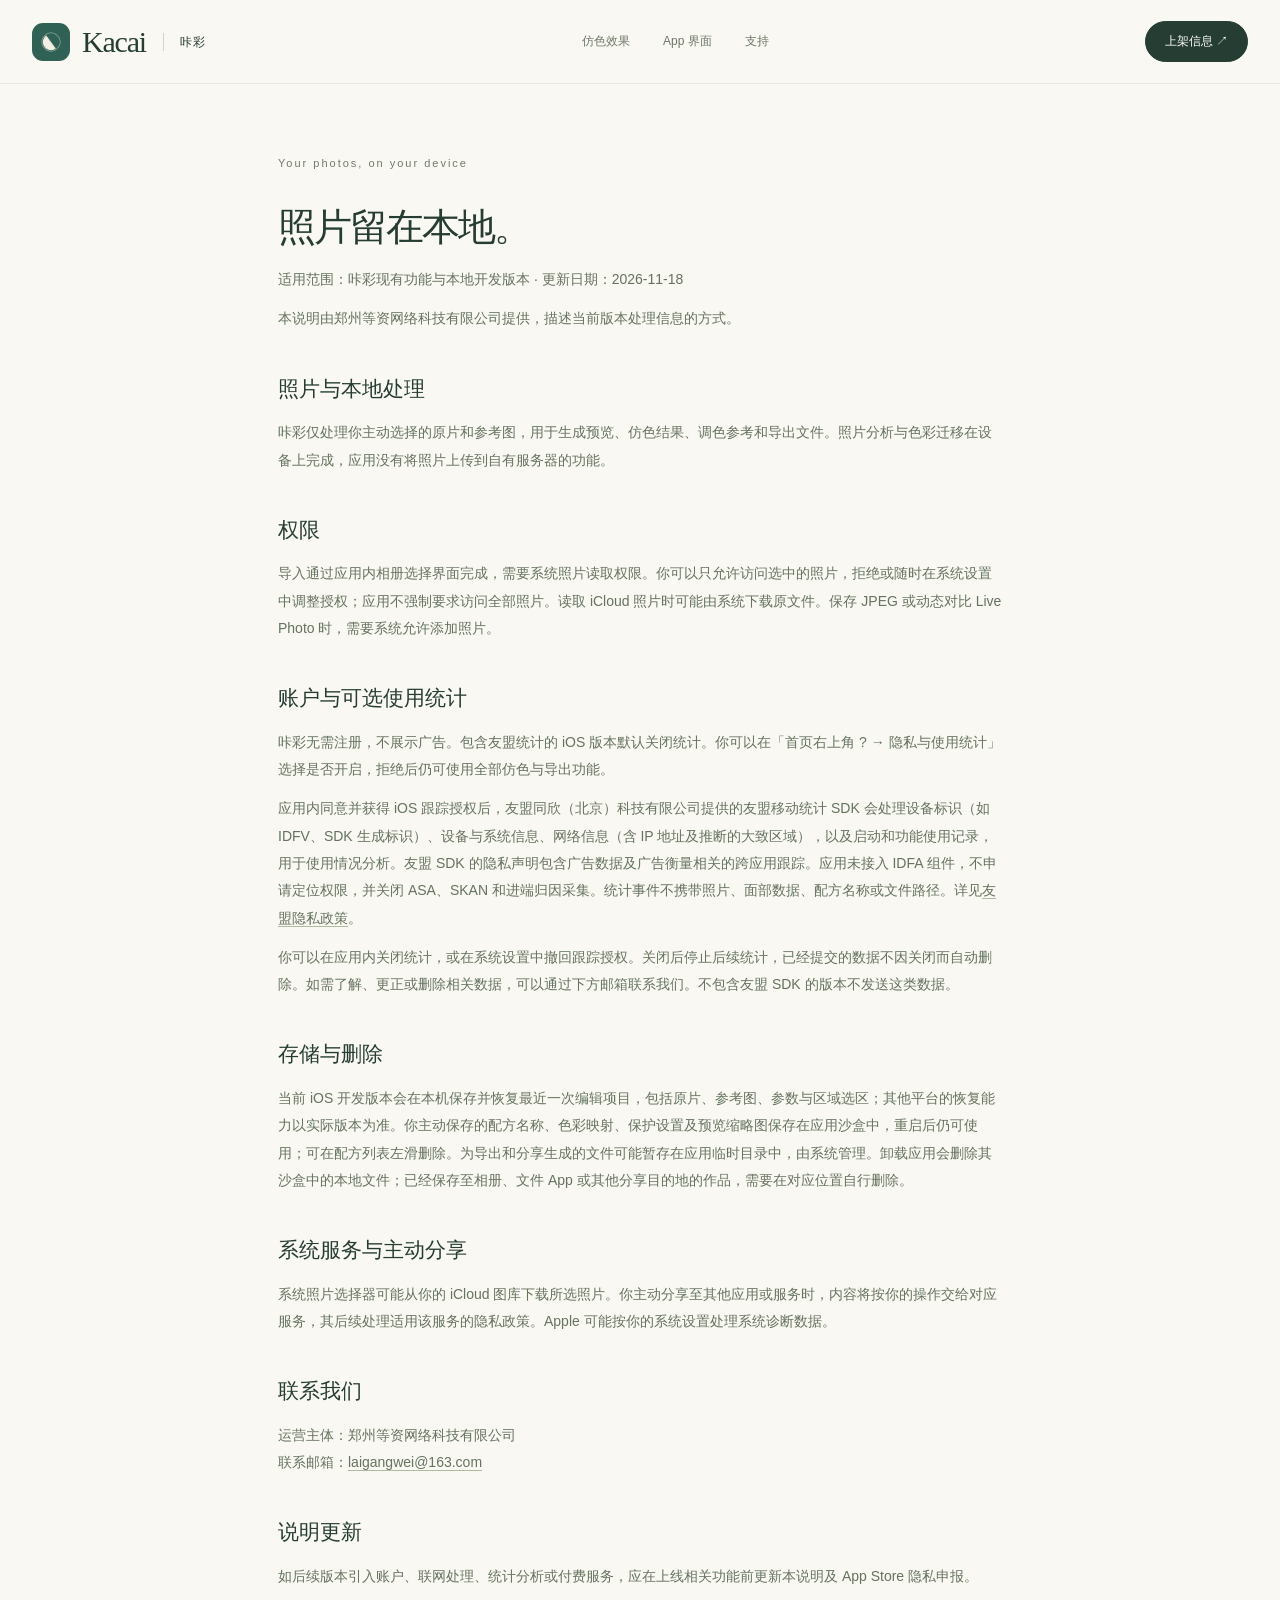
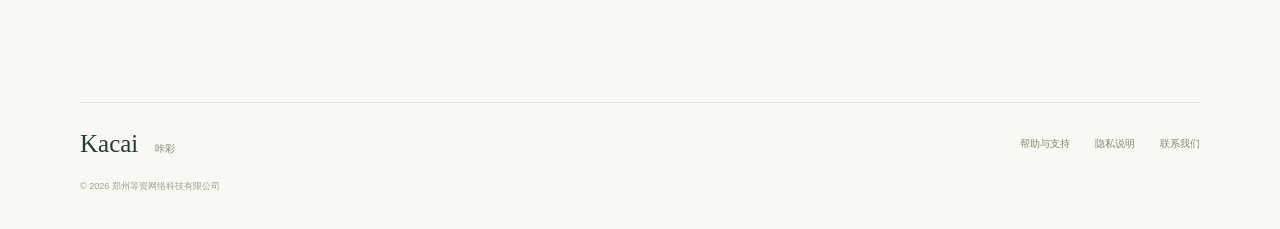
==== commit 1105fb6c: "Update Kacai iOS analytics privacy disclosure" ====
--- a/privacy.html
+++ b/privacy.html
@@ -1 +1 @@
-<!doctype html><html lang="zh-Hans"><head><meta charset="utf-8"><meta name="viewport" content="width=device-width,initial-scale=1"><meta name="theme-color" content="#f9f8f2"><title>隐私说明 · 咔彩 Kacai</title><meta name="description" content="咔彩的本地照片处理、权限和存储说明。"><link rel="icon" href="assets/icon.png"><link rel="stylesheet" href="style.css?v=20261118"><script src="app.js?v=20261118" defer></script></head><body><a class="skip-link" href="#main">跳到正文</a><header class="site-header"><div class="header-inner"><a class="brand" href="index.html"><img src="assets/icon.png" alt="" width="38" height="38"><span class="brand-name">Kacai<span>咔彩</span></span></a><nav aria-label="页面导航"><a href="index.html#comparison">仿色效果</a><a href="index.html#experience">App 界面</a><a href="support.html">支持</a></nav><a class="button small" href="index.html#availability">上架信息 ↗</a></div></header><main id="main" class="policy-page"><div class="eyebrow">Your photos, on your device</div><h1>照片留在本地。</h1><p class="muted">适用范围：咔彩现有功能与本地开发版本 · 更新日期：2026-11-18</p><p>本说明由郑州等资网络科技有限公司提供，描述当前版本处理信息的方式。</p><h2>照片与本地处理</h2><p>咔彩仅处理你主动选择的原片和参考图，用于生成预览、仿色结果、调色参考和导出文件。照片分析与色彩迁移在设备上完成，应用没有将照片上传到自有服务器的功能。</p><h2>权限</h2><p>导入通过应用内相册选择界面完成，需要系统照片读取权限。你可以只允许访问选中的照片，拒绝或随时在系统设置中调整授权；应用不强制要求访问全部照片。读取 iCloud 照片时可能由系统下载原文件。保存 JPEG 或动态对比 Live Photo 时，需要系统允许添加照片。</p><h2>账户、追踪与数据收集</h2><p>当前版本不要求账户，不包含广告、第三方分析 SDK 或跨应用追踪功能。开发者不通过本应用收集个人数据。</p><h2>存储与删除</h2><p>当前 iOS 开发版本会在本机保存并恢复最近一次编辑项目，包括原片、参考图、参数与区域选区；其他平台的恢复能力以实际版本为准。你主动保存的配方名称、色彩映射、保护设置及预览缩略图保存在应用沙盒中，重启后仍可使用；可在配方列表左滑删除。为导出和分享生成的文件可能暂存在应用临时目录中，由系统管理。卸载应用会删除其沙盒中的本地文件；已经保存至相册、文件 App 或其他分享目的地的作品，需要在对应位置自行删除。</p><h2>系统服务与主动分享</h2><p>系统照片选择器可能从你的 iCloud 图库下载所选照片。你主动分享至其他应用或服务时，内容将按你的操作交给对应服务，其后续处理适用该服务的隐私政策。Apple 可能按你的系统设置处理系统诊断数据。</p><h2>联系我们</h2><p>运营主体：郑州等资网络科技有限公司<br>联系邮箱：<a href="mailto:laigangwei@163.com">laigangwei@163.com</a></p><h2>说明更新</h2><p>如后续版本引入账户、联网处理、统计分析或付费服务，应在上线相关功能前更新本说明及 App Store 隐私申报。</p></main><footer class="site-footer wrap"><a class="footer-brand" href="index.html">Kacai <span>咔彩</span></a><nav aria-label="页脚"><a href="support.html">帮助与支持</a><a href="privacy.html">隐私说明</a><a href="mailto:laigangwei@163.com">联系我们</a></nav><p>© 2026 郑州等资网络科技有限公司</p></footer></body></html>+<!doctype html><html lang="zh-Hans"><head><meta charset="utf-8"><meta name="viewport" content="width=device-width,initial-scale=1"><meta name="theme-color" content="#f9f8f2"><title>隐私说明 · 咔彩 Kacai</title><meta name="description" content="咔彩的本地照片处理、权限和存储说明。"><link rel="icon" href="assets/icon.png"><link rel="stylesheet" href="style.css?v=20261118"><script src="app.js?v=20261118" defer></script></head><body><a class="skip-link" href="#main">跳到正文</a><header class="site-header"><div class="header-inner"><a class="brand" href="index.html"><img src="assets/icon.png" alt="" width="38" height="38"><span class="brand-name">Kacai<span>咔彩</span></span></a><nav aria-label="页面导航"><a href="index.html#comparison">仿色效果</a><a href="index.html#experience">App 界面</a><a href="support.html">支持</a></nav><a class="button small" href="index.html#availability">上架信息 ↗</a></div></header><main id="main" class="policy-page"><div class="eyebrow">Your photos, on your device</div><h1>照片留在本地。</h1><p class="muted">适用范围：咔彩现有功能与本地开发版本 · 更新日期：2026-11-18</p><p>本说明由郑州等资网络科技有限公司提供，描述当前版本处理信息的方式。</p><h2>照片与本地处理</h2><p>咔彩仅处理你主动选择的原片和参考图，用于生成预览、仿色结果、调色参考和导出文件。照片分析与色彩迁移在设备上完成，应用没有将照片上传到自有服务器的功能。</p><h2>权限</h2><p>导入通过应用内相册选择界面完成，需要系统照片读取权限。你可以只允许访问选中的照片，拒绝或随时在系统设置中调整授权；应用不强制要求访问全部照片。读取 iCloud 照片时可能由系统下载原文件。保存 JPEG 或动态对比 Live Photo 时，需要系统允许添加照片。</p><h2>账户与可选使用统计</h2><p>咔彩无需注册，不展示广告。包含友盟统计的 iOS 版本默认关闭统计。你可以在「首页右上角 ? → 隐私与使用统计」选择是否开启，拒绝后仍可使用全部仿色与导出功能。</p><p>应用内同意并获得 iOS 跟踪授权后，友盟同欣（北京）科技有限公司提供的友盟移动统计 SDK 会处理设备标识（如 IDFV、SDK 生成标识）、设备与系统信息、网络信息（含 IP 地址及推断的大致区域），以及启动和功能使用记录，用于使用情况分析。友盟 SDK 的隐私声明包含广告数据及广告衡量相关的跨应用跟踪。应用未接入 IDFA 组件，不申请定位权限，并关闭 ASA、SKAN 和进端归因采集。统计事件不携带照片、面部数据、配方名称或文件路径。详见<a href="https://www.umeng.com/page/policy">友盟隐私政策</a>。</p><p>你可以在应用内关闭统计，或在系统设置中撤回跟踪授权。关闭后停止后续统计，已经提交的数据不因关闭而自动删除。如需了解、更正或删除相关数据，可以通过下方邮箱联系我们。不包含友盟 SDK 的版本不发送这类数据。</p><h2>存储与删除</h2><p>当前 iOS 开发版本会在本机保存并恢复最近一次编辑项目，包括原片、参考图、参数与区域选区；其他平台的恢复能力以实际版本为准。你主动保存的配方名称、色彩映射、保护设置及预览缩略图保存在应用沙盒中，重启后仍可使用；可在配方列表左滑删除。为导出和分享生成的文件可能暂存在应用临时目录中，由系统管理。卸载应用会删除其沙盒中的本地文件；已经保存至相册、文件 App 或其他分享目的地的作品，需要在对应位置自行删除。</p><h2>系统服务与主动分享</h2><p>系统照片选择器可能从你的 iCloud 图库下载所选照片。你主动分享至其他应用或服务时，内容将按你的操作交给对应服务，其后续处理适用该服务的隐私政策。Apple 可能按你的系统设置处理系统诊断数据。</p><h2>联系我们</h2><p>运营主体：郑州等资网络科技有限公司<br>联系邮箱：<a href="mailto:laigangwei@163.com">laigangwei@163.com</a></p><h2>说明更新</h2><p>如后续版本引入账户、联网处理、统计分析或付费服务，应在上线相关功能前更新本说明及 App Store 隐私申报。</p></main><footer class="site-footer wrap"><a class="footer-brand" href="index.html">Kacai <span>咔彩</span></a><nav aria-label="页脚"><a href="support.html">帮助与支持</a><a href="privacy.html">隐私说明</a><a href="mailto:laigangwei@163.com">联系我们</a></nav><p>© 2026 郑州等资网络科技有限公司</p></footer></body></html>
